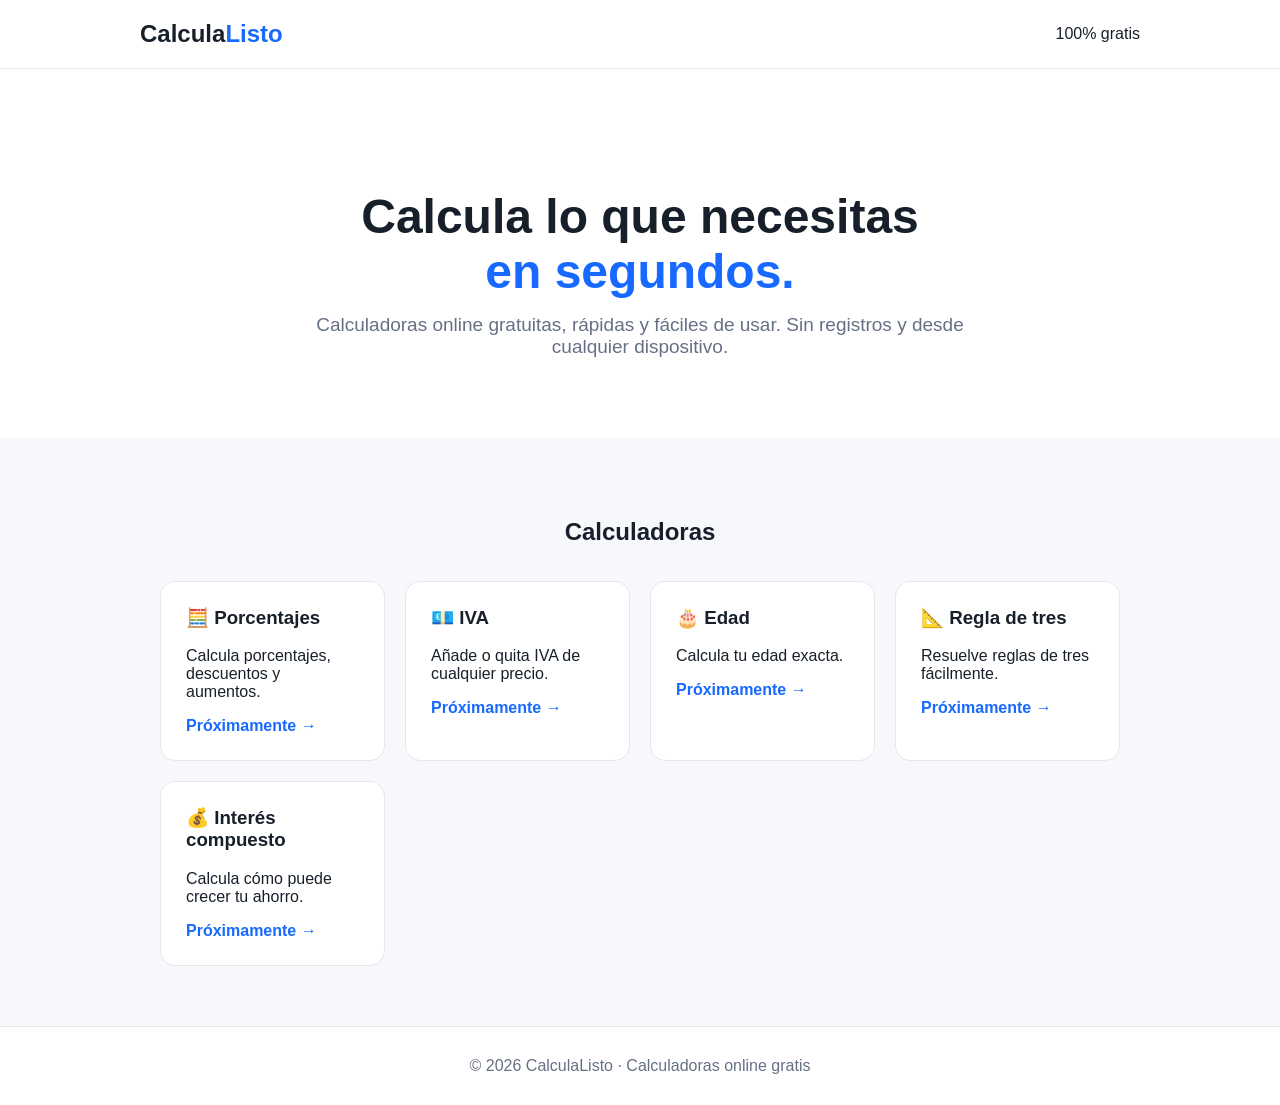
==== index.html @ ddce1748 "Create index.html for online calculator website This HTML file sets up a simple online calculator we" ====
<!DOCTYPE html>
<html lang="es">
<head>
  <meta charset="UTF-8">
  <meta name="viewport" content="width=device-width, initial-scale=1.0">
  <title>CalculaListo — Calculadoras online gratis</title>
  <meta name="description" content="Calculadoras online gratis, rápidas y sencillas. Porcentajes, IVA, edad, regla de tres y más.">
  <style>
    * {
      box-sizing: border-box;
    }

    body {
      margin: 0;
      font-family: Arial, sans-serif;
      background: #f6f8fb;
      color: #17202a;
    }

    header {
      background: white;
      border-bottom: 1px solid #e5e7eb;
      padding: 20px;
    }

    .nav {
      max-width: 1000px;
      margin: auto;
      display: flex;
      justify-content: space-between;
      align-items: center;
    }

    .logo {
      font-size: 24px;
      font-weight: bold;
      text-decoration: none;
      color: #17202a;
    }

    .logo span {
      color: #1769ff;
    }

    .hero {
      background: white;
      padding: 80px 20px;
      text-align: center;
    }

    .hero h1 {
      font-size: 48px;
      margin-bottom: 15px;
    }

    .hero h1 span {
      color: #1769ff;
    }

    .hero p {
      font-size: 19px;
      color: #667085;
      max-width: 650px;
      margin: auto;
    }

    .container {
      max-width: 1000px;
      margin: auto;
      padding: 60px 20px;
    }

    h2 {
      text-align: center;
      margin-bottom: 35px;
    }

    .calculadoras {
      display: grid;
      grid-template-columns: repeat(auto-fit, minmax(220px, 1fr));
      gap: 20px;
    }

    .card {
      background: white;
      padding: 25px;
      border-radius: 15px;
      border: 1px solid #e5e7eb;
    }

    .card h3 {
      margin-top: 0;
    }

    .card a {
      color: #1769ff;
      font-weight: bold;
      text-decoration: none;
    }

    footer {
      background: white;
      border-top: 1px solid #e5e7eb;
      padding: 30px 20px;
      text-align: center;
      color: #667085;
    }

    @media (max-width: 600px) {
      .hero h1 {
        font-size: 36px;
      }
    }
  </style>
</head>

<body>

<header>
  <div class="nav">
    <a class="logo" href="/">Calcula<span>Listo</span></a>
    <span>100% gratis</span>
  </div>
</header>

<section class="hero">
  <h1>Calcula lo que necesitas<br><span>en segundos.</span></h1>
  <p>
    Calculadoras online gratuitas, rápidas y fáciles de usar.
    Sin registros y desde cualquier dispositivo.
  </p>
</section>

<main class="container">

  <h2>Calculadoras</h2>

  <div class="calculadoras">

    <div class="card">
      <h3>🧮 Porcentajes</h3>
      <p>Calcula porcentajes, descuentos y aumentos.</p>
      <a href="#">Próximamente →</a>
    </div>

    <div class="card">
      <h3>💶 IVA</h3>
      <p>Añade o quita IVA de cualquier precio.</p>
      <a href="#">Próximamente →</a>
    </div>

    <div class="card">
      <h3>🎂 Edad</h3>
      <p>Calcula tu edad exacta.</p>
      <a href="#">Próximamente →</a>
    </div>

    <div class="card">
      <h3>📐 Regla de tres</h3>
      <p>Resuelve reglas de tres fácilmente.</p>
      <a href="#">Próximamente →</a>
    </div>

    <div class="card">
      <h3>💰 Interés compuesto</h3>
      <p>Calcula cómo puede crecer tu ahorro.</p>
      <a href="#">Próximamente →</a>
    </div>

  </div>

</main>

<footer>
  © 2026 CalculaListo · Calculadoras online gratis
</footer>

</body>
</html>
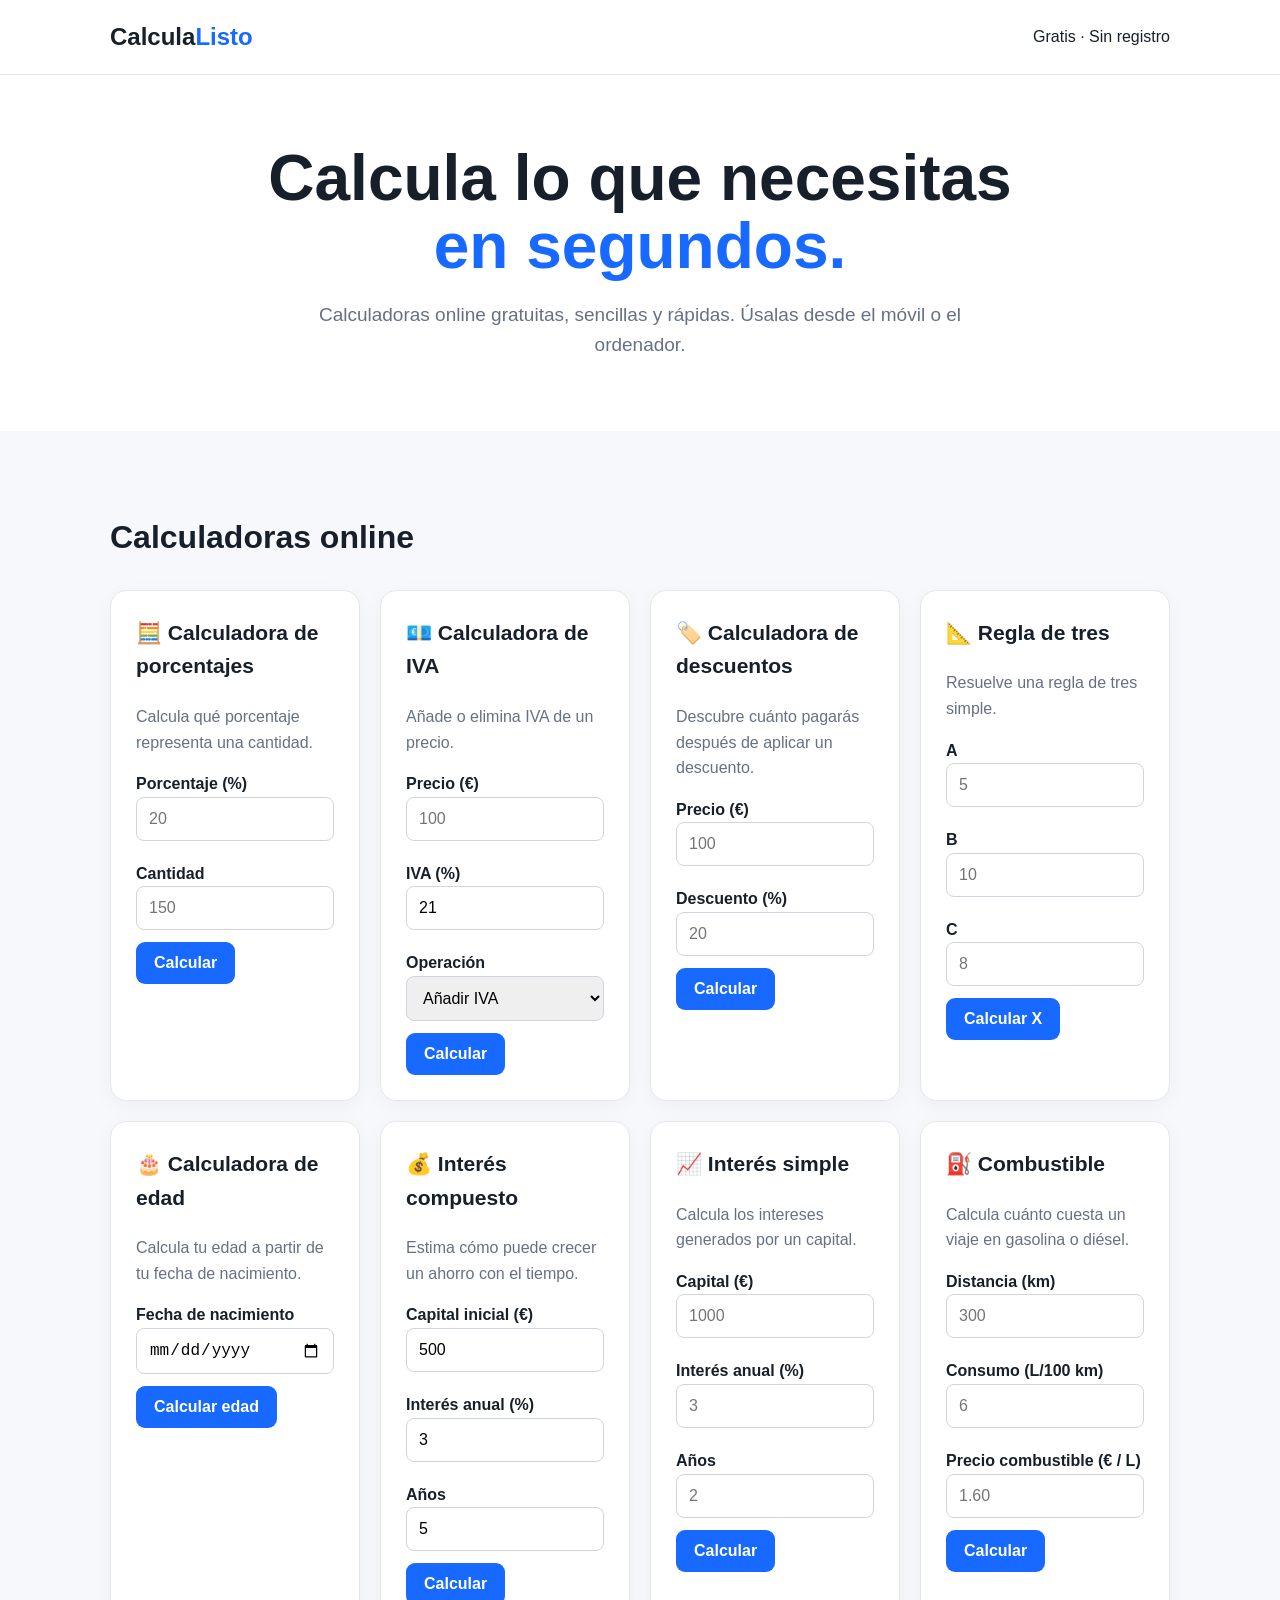
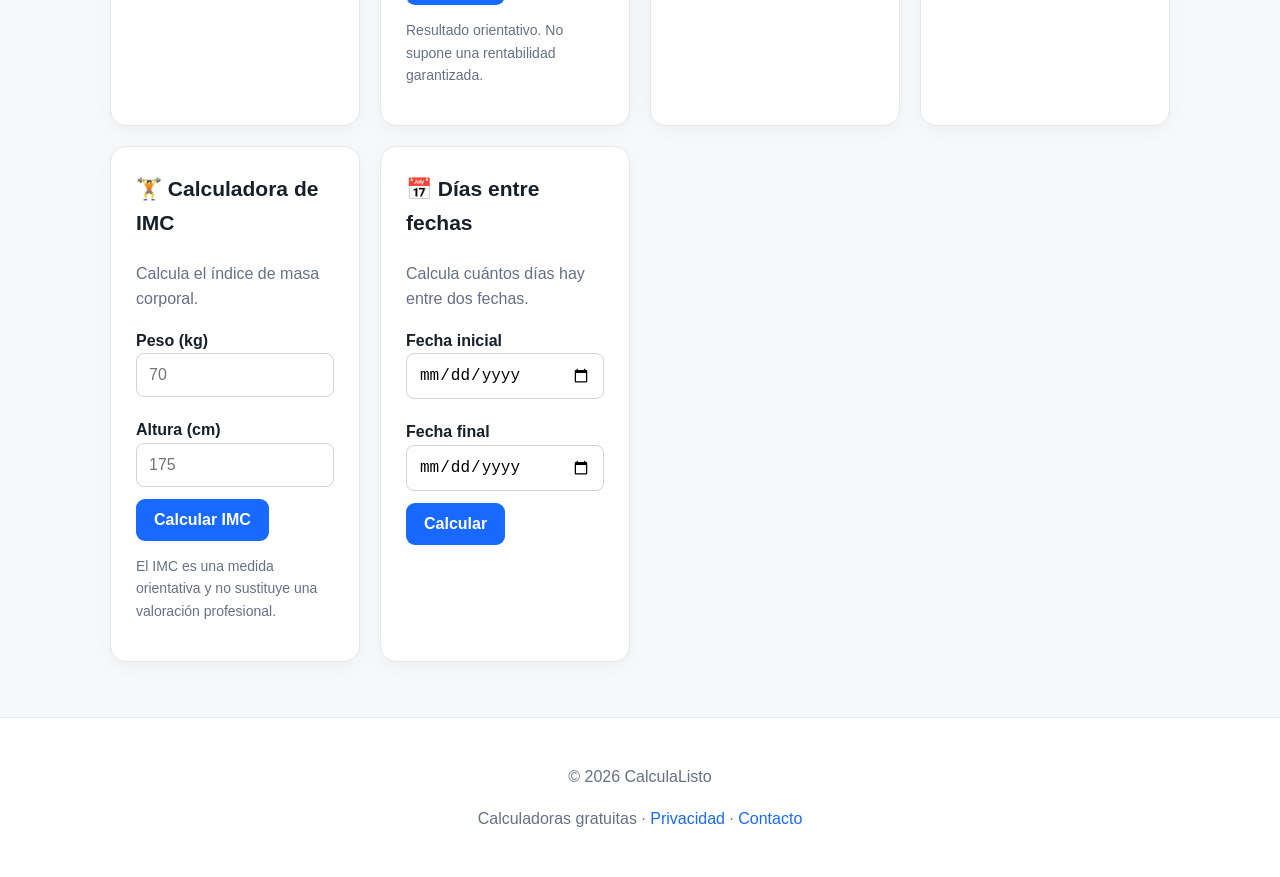
==== commit 1c571a19: "Update index.html" ====
--- a/index.html
+++ b/index.html
@@ -1,179 +1,825 @@
 <!DOCTYPE html>
 <html lang="es">
 <head>
-  <meta charset="UTF-8">
-  <meta name="viewport" content="width=device-width, initial-scale=1.0">
-  <title>CalculaListo — Calculadoras online gratis</title>
-  <meta name="description" content="Calculadoras online gratis, rápidas y sencillas. Porcentajes, IVA, edad, regla de tres y más.">
-  <style>
-    * {
-      box-sizing: border-box;
-    }
-
-    body {
-      margin: 0;
-      font-family: Arial, sans-serif;
-      background: #f6f8fb;
-      color: #17202a;
-    }
-
-    header {
-      background: white;
-      border-bottom: 1px solid #e5e7eb;
-      padding: 20px;
-    }
-
-    .nav {
-      max-width: 1000px;
-      margin: auto;
-      display: flex;
-      justify-content: space-between;
-      align-items: center;
-    }
-
-    .logo {
-      font-size: 24px;
-      font-weight: bold;
-      text-decoration: none;
-      color: #17202a;
-    }
-
-    .logo span {
-      color: #1769ff;
-    }
-
-    .hero {
-      background: white;
-      padding: 80px 20px;
-      text-align: center;
-    }
-
-    .hero h1 {
-      font-size: 48px;
-      margin-bottom: 15px;
-    }
-
-    .hero h1 span {
-      color: #1769ff;
-    }
-
-    .hero p {
-      font-size: 19px;
-      color: #667085;
-      max-width: 650px;
-      margin: auto;
-    }
-
-    .container {
-      max-width: 1000px;
-      margin: auto;
-      padding: 60px 20px;
-    }
-
-    h2 {
-      text-align: center;
-      margin-bottom: 35px;
-    }
-
-    .calculadoras {
-      display: grid;
-      grid-template-columns: repeat(auto-fit, minmax(220px, 1fr));
-      gap: 20px;
-    }
-
-    .card {
-      background: white;
-      padding: 25px;
-      border-radius: 15px;
-      border: 1px solid #e5e7eb;
-    }
-
-    .card h3 {
-      margin-top: 0;
-    }
-
-    .card a {
-      color: #1769ff;
-      font-weight: bold;
-      text-decoration: none;
-    }
-
-    footer {
-      background: white;
-      border-top: 1px solid #e5e7eb;
-      padding: 30px 20px;
-      text-align: center;
-      color: #667085;
-    }
-
-    @media (max-width: 600px) {
-      .hero h1 {
-        font-size: 36px;
-      }
-    }
-  </style>
+<meta charset="UTF-8">
+<meta name="viewport" content="width=device-width, initial-scale=1.0">
+
+<title>CalculaListo — Calculadoras online gratis</title>
+
+<meta name="description" content="Calculadoras online gratis: porcentajes, IVA, descuentos, edad, IMC, combustible, interés compuesto y mucho más.">
+
+<style>
+*{box-sizing:border-box}
+
+body{
+margin:0;
+font-family:Arial,sans-serif;
+background:#f6f8fb;
+color:#17202a;
+line-height:1.6;
+}
+
+header{
+background:white;
+border-bottom:1px solid #e5e7eb;
+position:sticky;
+top:0;
+z-index:10;
+}
+
+.nav{
+max-width:1100px;
+margin:auto;
+padding:18px 20px;
+display:flex;
+justify-content:space-between;
+align-items:center;
+}
+
+.logo{
+font-size:24px;
+font-weight:bold;
+text-decoration:none;
+color:#17202a;
+}
+
+.logo span{
+color:#1769ff;
+}
+
+.hero{
+background:white;
+text-align:center;
+padding:70px 20px;
+}
+
+.hero h1{
+font-size:clamp(38px,7vw,64px);
+line-height:1.05;
+margin:0 0 20px;
+}
+
+.hero h1 span{
+color:#1769ff;
+}
+
+.hero p{
+max-width:650px;
+margin:auto;
+font-size:19px;
+color:#667085;
+}
+
+.container{
+max-width:1100px;
+margin:auto;
+padding:55px 20px;
+}
+
+h2{
+font-size:32px;
+}
+
+.grid{
+display:grid;
+grid-template-columns:repeat(auto-fit,minmax(250px,1fr));
+gap:20px;
+}
+
+.card{
+background:white;
+border:1px solid #e5e7eb;
+border-radius:16px;
+padding:25px;
+box-shadow:0 5px 20px rgba(0,0,0,.04);
+}
+
+.card h3{
+margin-top:0;
+font-size:21px;
+}
+
+.card p{
+color:#667085;
+min-height:50px;
+}
+
+button{
+background:#1769ff;
+color:white;
+border:0;
+border-radius:9px;
+padding:12px 18px;
+font-size:16px;
+font-weight:bold;
+cursor:pointer;
+}
+
+input,select{
+width:100%;
+padding:12px;
+border:1px solid #d0d5dd;
+border-radius:8px;
+font-size:16px;
+margin-bottom:12px;
+}
+
+label{
+font-weight:bold;
+display:block;
+margin-top:8px;
+}
+
+.result{
+display:none;
+margin-top:18px;
+background:#eef5ff;
+border-radius:10px;
+padding:16px;
+font-size:18px;
+font-weight:bold;
+}
+
+footer{
+background:white;
+border-top:1px solid #e5e7eb;
+text-align:center;
+padding:30px 20px;
+color:#667085;
+}
+
+footer a{
+color:#1769ff;
+text-decoration:none;
+}
+
+.tool{
+scroll-margin-top:90px;
+}
+
+.small{
+font-size:14px;
+color:#667085;
+}
+
+@media(max-width:600px){
+.nav{
+padding:15px;
+}
+
+.hero{
+padding:55px 20px;
+}
+
+.container{
+padding:40px 15px;
+}
+}
+</style>
 </head>
 
 <body>
 
 <header>
-  <div class="nav">
-    <a class="logo" href="/">Calcula<span>Listo</span></a>
-    <span>100% gratis</span>
-  </div>
+
+<div class="nav">
+
+<a class="logo" href="#">
+Calcula<span>Listo</span>
+</a>
+
+<span>Gratis · Sin registro</span>
+
+</div>
+
 </header>
 
+
 <section class="hero">
-  <h1>Calcula lo que necesitas<br><span>en segundos.</span></h1>
-  <p>
-    Calculadoras online gratuitas, rápidas y fáciles de usar.
-    Sin registros y desde cualquier dispositivo.
-  </p>
+
+<h1>
+Calcula lo que necesitas<br>
+<span>en segundos.</span>
+</h1>
+
+<p>
+Calculadoras online gratuitas, sencillas y rápidas.
+Úsalas desde el móvil o el ordenador.
+</p>
+
 </section>
 
+
 <main class="container">
 
-  <h2>Calculadoras</h2>
-
-  <div class="calculadoras">
-
-    <div class="card">
-      <h3>🧮 Porcentajes</h3>
-      <p>Calcula porcentajes, descuentos y aumentos.</p>
-      <a href="#">Próximamente →</a>
-    </div>
-
-    <div class="card">
-      <h3>💶 IVA</h3>
-      <p>Añade o quita IVA de cualquier precio.</p>
-      <a href="#">Próximamente →</a>
-    </div>
-
-    <div class="card">
-      <h3>🎂 Edad</h3>
-      <p>Calcula tu edad exacta.</p>
-      <a href="#">Próximamente →</a>
-    </div>
-
-    <div class="card">
-      <h3>📐 Regla de tres</h3>
-      <p>Resuelve reglas de tres fácilmente.</p>
-      <a href="#">Próximamente →</a>
-    </div>
-
-    <div class="card">
-      <h3>💰 Interés compuesto</h3>
-      <p>Calcula cómo puede crecer tu ahorro.</p>
-      <a href="#">Próximamente →</a>
-    </div>
-
-  </div>
+<h2>Calculadoras online</h2>
+
+<div class="grid">
+
+
+<!-- PORCENTAJES -->
+
+<div class="card tool">
+
+<h3>🧮 Calculadora de porcentajes</h3>
+
+<p>Calcula qué porcentaje representa una cantidad.</p>
+
+<label>Porcentaje (%)</label>
+<input id="porcentaje" type="number" placeholder="20">
+
+<label>Cantidad</label>
+<input id="cantidad" type="number" placeholder="150">
+
+<button onclick="porcentajeCalc()">Calcular</button>
+
+<div id="resultadoPorcentaje" class="result"></div>
+
+</div>
+
+
+<!-- IVA -->
+
+<div class="card tool">
+
+<h3>💶 Calculadora de IVA</h3>
+
+<p>Añade o elimina IVA de un precio.</p>
+
+<label>Precio (€)</label>
+<input id="precioIVA" type="number" placeholder="100">
+
+<label>IVA (%)</label>
+<input id="tipoIVA" type="number" value="21">
+
+<label>Operación</label>
+
+<select id="operacionIVA">
+
+<option value="añadir">
+Añadir IVA
+</option>
+
+<option value="quitar">
+Quitar IVA
+</option>
+
+</select>
+
+<button onclick="ivaCalc()">Calcular</button>
+
+<div id="resultadoIVA" class="result"></div>
+
+</div>
+
+
+<!-- DESCUENTO -->
+
+<div class="card tool">
+
+<h3>🏷️ Calculadora de descuentos</h3>
+
+<p>Descubre cuánto pagarás después de aplicar un descuento.</p>
+
+<label>Precio (€)</label>
+<input id="precioDescuento" type="number" placeholder="100">
+
+<label>Descuento (%)</label>
+<input id="descuento" type="number" placeholder="20">
+
+<button onclick="descuentoCalc()">Calcular</button>
+
+<div id="resultadoDescuento" class="result"></div>
+
+</div>
+
+
+<!-- REGLA DE TRES -->
+
+<div class="card tool">
+
+<h3>📐 Regla de tres</h3>
+
+<p>Resuelve una regla de tres simple.</p>
+
+<label>A</label>
+<input id="reglaA" type="number" placeholder="5">
+
+<label>B</label>
+<input id="reglaB" type="number" placeholder="10">
+
+<label>C</label>
+<input id="reglaC" type="number" placeholder="8">
+
+<button onclick="reglaCalc()">Calcular X</button>
+
+<div id="resultadoRegla" class="result"></div>
+
+</div>
+
+
+<!-- EDAD -->
+
+<div class="card tool">
+
+<h3>🎂 Calculadora de edad</h3>
+
+<p>Calcula tu edad a partir de tu fecha de nacimiento.</p>
+
+<label>Fecha de nacimiento</label>
+
+<input id="fechaNacimiento" type="date">
+
+<button onclick="edadCalc()">Calcular edad</button>
+
+<div id="resultadoEdad" class="result"></div>
+
+</div>
+
+
+<!-- INTERÉS COMPUESTO -->
+
+<div class="card tool">
+
+<h3>💰 Interés compuesto</h3>
+
+<p>Estima cómo puede crecer un ahorro con el tiempo.</p>
+
+<label>Capital inicial (€)</label>
+<input id="capital" type="number" value="500">
+
+<label>Interés anual (%)</label>
+<input id="interes" type="number" value="3">
+
+<label>Años</label>
+<input id="anos" type="number" value="5">
+
+<button onclick="interesCalc()">Calcular</button>
+
+<div id="resultadoInteres" class="result"></div>
+
+<p class="small">
+Resultado orientativo. No supone una rentabilidad garantizada.
+</p>
+
+</div>
+
+
+<!-- INTERÉS SIMPLE -->
+
+<div class="card tool">
+
+<h3>📈 Interés simple</h3>
+
+<p>Calcula los intereses generados por un capital.</p>
+
+<label>Capital (€)</label>
+<input id="capitalSimple" type="number" placeholder="1000">
+
+<label>Interés anual (%)</label>
+<input id="interesSimple" type="number" placeholder="3">
+
+<label>Años</label>
+<input id="anosSimple" type="number" placeholder="2">
+
+<button onclick="simpleCalc()">Calcular</button>
+
+<div id="resultadoSimple" class="result"></div>
+
+</div>
+
+
+<!-- COMBUSTIBLE -->
+
+<div class="card tool">
+
+<h3>⛽ Combustible</h3>
+
+<p>Calcula cuánto cuesta un viaje en gasolina o diésel.</p>
+
+<label>Distancia (km)</label>
+<input id="distancia" type="number" placeholder="300">
+
+<label>Consumo (L/100 km)</label>
+<input id="consumo" type="number" placeholder="6">
+
+<label>Precio combustible (€ / L)</label>
+<input id="precioCombustible" type="number" placeholder="1.60">
+
+<button onclick="combustibleCalc()">Calcular</button>
+
+<div id="resultadoCombustible" class="result"></div>
+
+</div>
+
+
+<!-- IMC -->
+
+<div class="card tool">
+
+<h3>🏋️ Calculadora de IMC</h3>
+
+<p>Calcula el índice de masa corporal.</p>
+
+<label>Peso (kg)</label>
+<input id="peso" type="number" placeholder="70">
+
+<label>Altura (cm)</label>
+<input id="altura" type="number" placeholder="175">
+
+<button onclick="imcCalc()">Calcular IMC</button>
+
+<div id="resultadoIMC" class="result"></div>
+
+<p class="small">
+El IMC es una medida orientativa y no sustituye una valoración profesional.
+</p>
+
+</div>
+
+
+<!-- DIAS -->
+
+<div class="card tool">
+
+<h3>📅 Días entre fechas</h3>
+
+<p>Calcula cuántos días hay entre dos fechas.</p>
+
+<label>Fecha inicial</label>
+<input id="fecha1" type="date">
+
+<label>Fecha final</label>
+<input id="fecha2" type="date">
+
+<button onclick="diasCalc()">Calcular</button>
+
+<div id="resultadoDias" class="result"></div>
+
+</div>
+
+
+</div>
 
 </main>
 
+
 <footer>
-  © 2026 CalculaListo · Calculadoras online gratis
+
+<p>
+© 2026 CalculaListo
+</p>
+
+<p>
+Calculadoras gratuitas ·
+<a href="#">Privacidad</a> ·
+<a href="#">Contacto</a>
+</p>
+
 </footer>
+
+
+<script>
+
+
+function numero(id){
+
+return parseFloat(
+document.getElementById(id).value
+);
+
+}
+
+
+function dinero(numero){
+
+return numero.toLocaleString(
+'es-ES',
+{
+style:'currency',
+currency:'EUR',
+maximumFractionDigits:2
+}
+);
+
+
+}
+
+
+/* PORCENTAJE */
+
+function porcentajeCalc(){
+
+let p=numero('porcentaje');
+let c=numero('cantidad');
+
+let resultado=p*c/100;
+
+mostrar(
+'resultadoPorcentaje',
+p+'% de '+c+' = '+resultado
+);
+
+}
+
+
+/* IVA */
+
+function ivaCalc(){
+
+let precio=numero('precioIVA');
+let iva=numero('tipoIVA')/100;
+
+let operacion=
+document.getElementById('operacionIVA').value;
+
+let base;
+let impuesto;
+let total;
+
+if(operacion==='añadir'){
+
+base=precio;
+impuesto=precio*iva;
+total=precio+impuesto;
+
+}else{
+
+total=precio;
+base=precio/(1+iva);
+impuesto=precio-base;
+
+}
+
+mostrar(
+'resultadoIVA',
+'Base: '+dinero(base)+
+'<br>IVA: '+dinero(impuesto)+
+'<br>Total: '+dinero(total)
+);
+
+}
+
+
+/* DESCUENTO */
+
+function descuentoCalc(){
+
+let precio=numero('precioDescuento');
+let descuento=numero('descuento');
+
+let ahorro=
+precio*descuento/100;
+
+let final=
+precio-ahorro;
+
+mostrar(
+'resultadoDescuento',
+'Ahorras: '+dinero(ahorro)+
+'<br>Precio final: '+dinero(final)
+);
+
+}
+
+
+/* REGLA DE TRES */
+
+function reglaCalc(){
+
+let a=numero('reglaA');
+let b=numero('reglaB');
+let c=numero('reglaC');
+
+if(a===0){
+
+mostrar(
+'resultadoRegla',
+'El valor A no puede ser 0.'
+);
+
+return;
+
+}
+
+let x=b*c/a;
+
+mostrar(
+'resultadoRegla',
+'X = '+x
+);
+
+}
+
+
+/* EDAD */
+
+function edadCalc(){
+
+let fecha=
+document.getElementById(
+'fechaNacimiento'
+).value;
+
+if(!fecha)return;
+
+let nacimiento=
+new Date(fecha+'T00:00:00');
+
+let hoy=
+new Date();
+
+let edad=
+hoy.getFullYear()-
+nacimiento.getFullYear();
+
+let mes=
+hoy.getMonth()-
+nacimiento.getMonth();
+
+if(
+mes<0 ||
+(
+mes===0 &&
+hoy.getDate()<nacimiento.getDate()
+)
+){
+
+edad--;
+
+}
+
+mostrar(
+'resultadoEdad',
+'Tienes aproximadamente '+edad+' años.'
+);
+
+}
+
+
+/* INTERÉS COMPUESTO */
+
+function interesCalc(){
+
+let capital=numero('capital');
+
+let interes=
+numero('interes')/100;
+
+let anos=
+numero('anos');
+
+let total=
+capital*
+Math.pow(
+1+interes,
+anos
+);
+
+let ganancia=
+total-capital;
+
+mostrar(
+'resultadoInteres',
+'Capital final: '+dinero(total)+
+'<br>Ganancia estimada: '+dinero(ganancia)
+);
+
+}
+
+
+/* INTERÉS SIMPLE */
+
+function simpleCalc(){
+
+let capital=
+numero('capitalSimple');
+
+let interes=
+numero('interesSimple')/100;
+
+let anos=
+numero('anosSimple');
+
+let ganancia=
+capital*interes*anos;
+
+let total=
+capital+ganancia;
+
+mostrar(
+'resultadoSimple',
+'Intereses: '+dinero(ganancia)+
+'<br>Total: '+dinero(total)
+);
+
+}
+
+
+/* COMBUSTIBLE */
+
+function combustibleCalc(){
+
+let distancia=
+numero('distancia');
+
+let consumo=
+numero('consumo');
+
+let precio=
+numero('precioCombustible');
+
+let litros=
+distancia*consumo/100;
+
+let coste=
+litros*precio;
+
+mostrar(
+'resultadoCombustible',
+'Combustible necesario: '+
+litros.toFixed(2)+' L'+
+'<br>Coste aproximado: '+
+dinero(coste)
+);
+
+}
+
+
+/* IMC */
+
+function imcCalc(){
+
+let peso=
+numero('peso');
+
+let altura=
+numero('altura')/100;
+
+if(altura<=0)return;
+
+let imc=
+peso/(altura*altura);
+
+mostrar(
+'resultadoIMC',
+'Tu IMC es '+imc.toFixed(2)
+);
+
+}
+
+
+/* DÍAS */
+
+function diasCalc(){
+
+let f1=
+new Date(
+document.getElementById('fecha1').value
+);
+
+let f2=
+new Date(
+document.getElementById('fecha2').value
+);
+
+if(
+isNaN(f1) ||
+isNaN(f2)
+)return;
+
+let diferencia=
+Math.abs(f2-f1);
+
+let dias=
+Math.round(
+diferencia/
+(1000*60*60*24)
+);
+
+mostrar(
+'resultadoDias',
+'Hay '+dias+' días entre las fechas.'
+);
+
+}
+
+
+/* MOSTRAR RESULTADO */
+
+function mostrar(id,texto){
+
+let elemento=
+document.getElementById(id);
+
+elemento.innerHTML=texto;
+
+elemento.style.display='block';
+
+}
+
+
+</script>
 
 </body>
 </html>
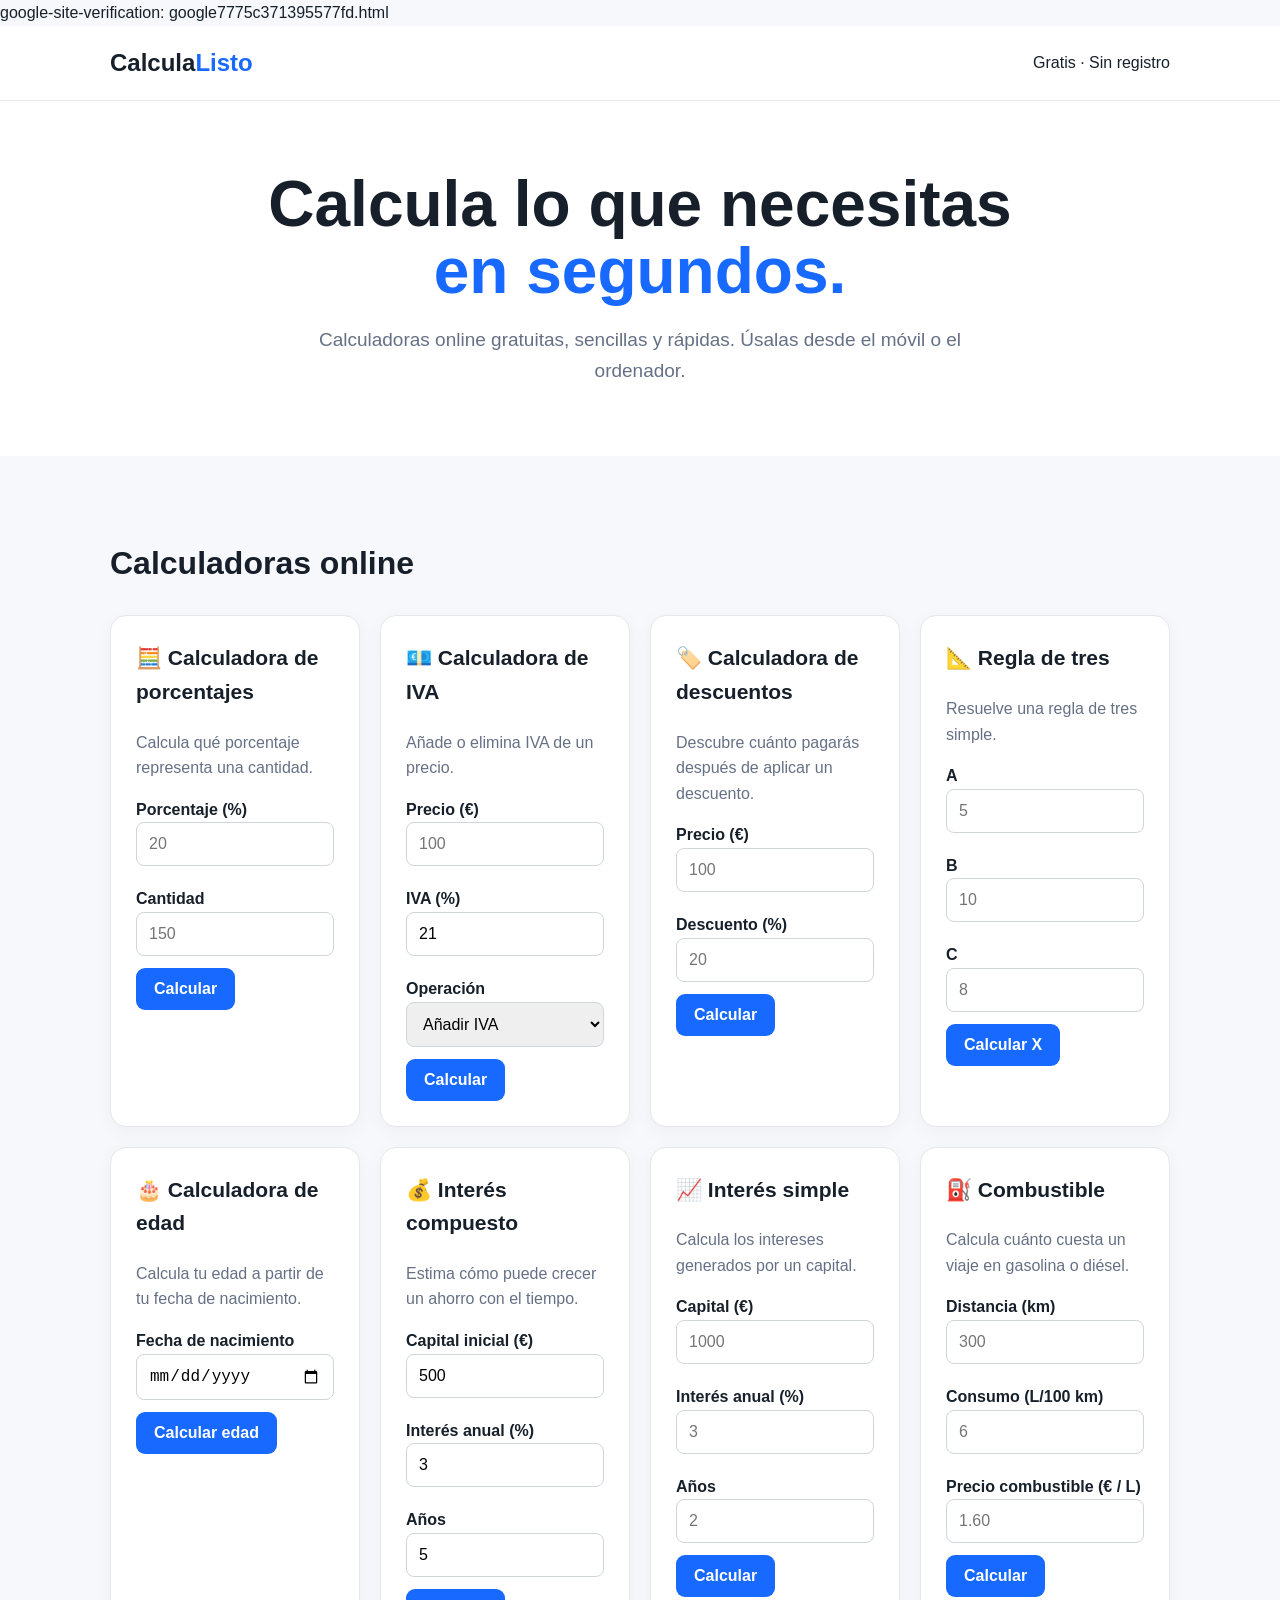
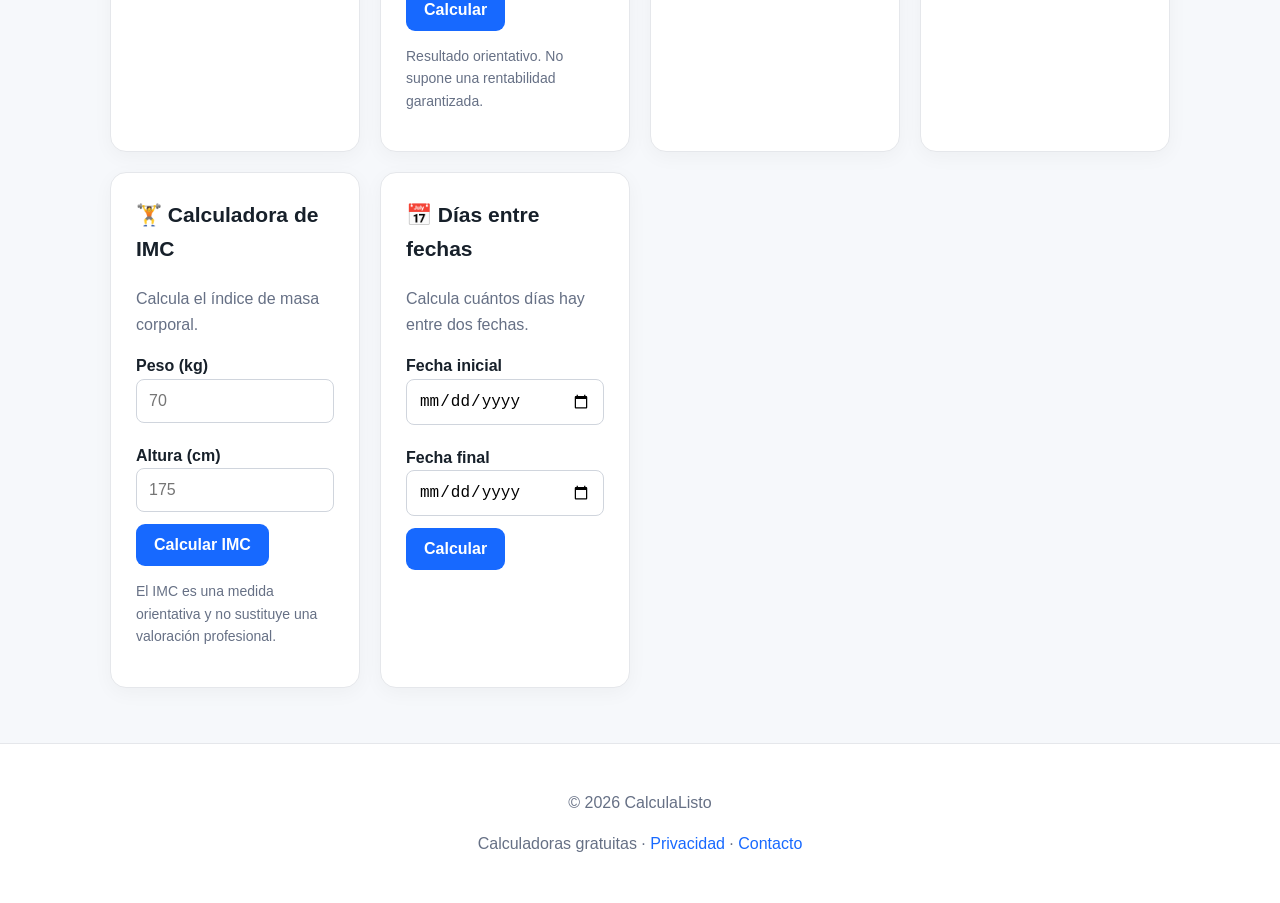
==== commit ee0d0702: "Update index.html" ====
--- a/index.html
+++ b/index.html
@@ -1,6 +1,7 @@
 <!DOCTYPE html>
 <html lang="es">
 <head>
+  google-site-verification: google7775c371395577fd.html
 <meta charset="UTF-8">
 <meta name="viewport" content="width=device-width, initial-scale=1.0">
 
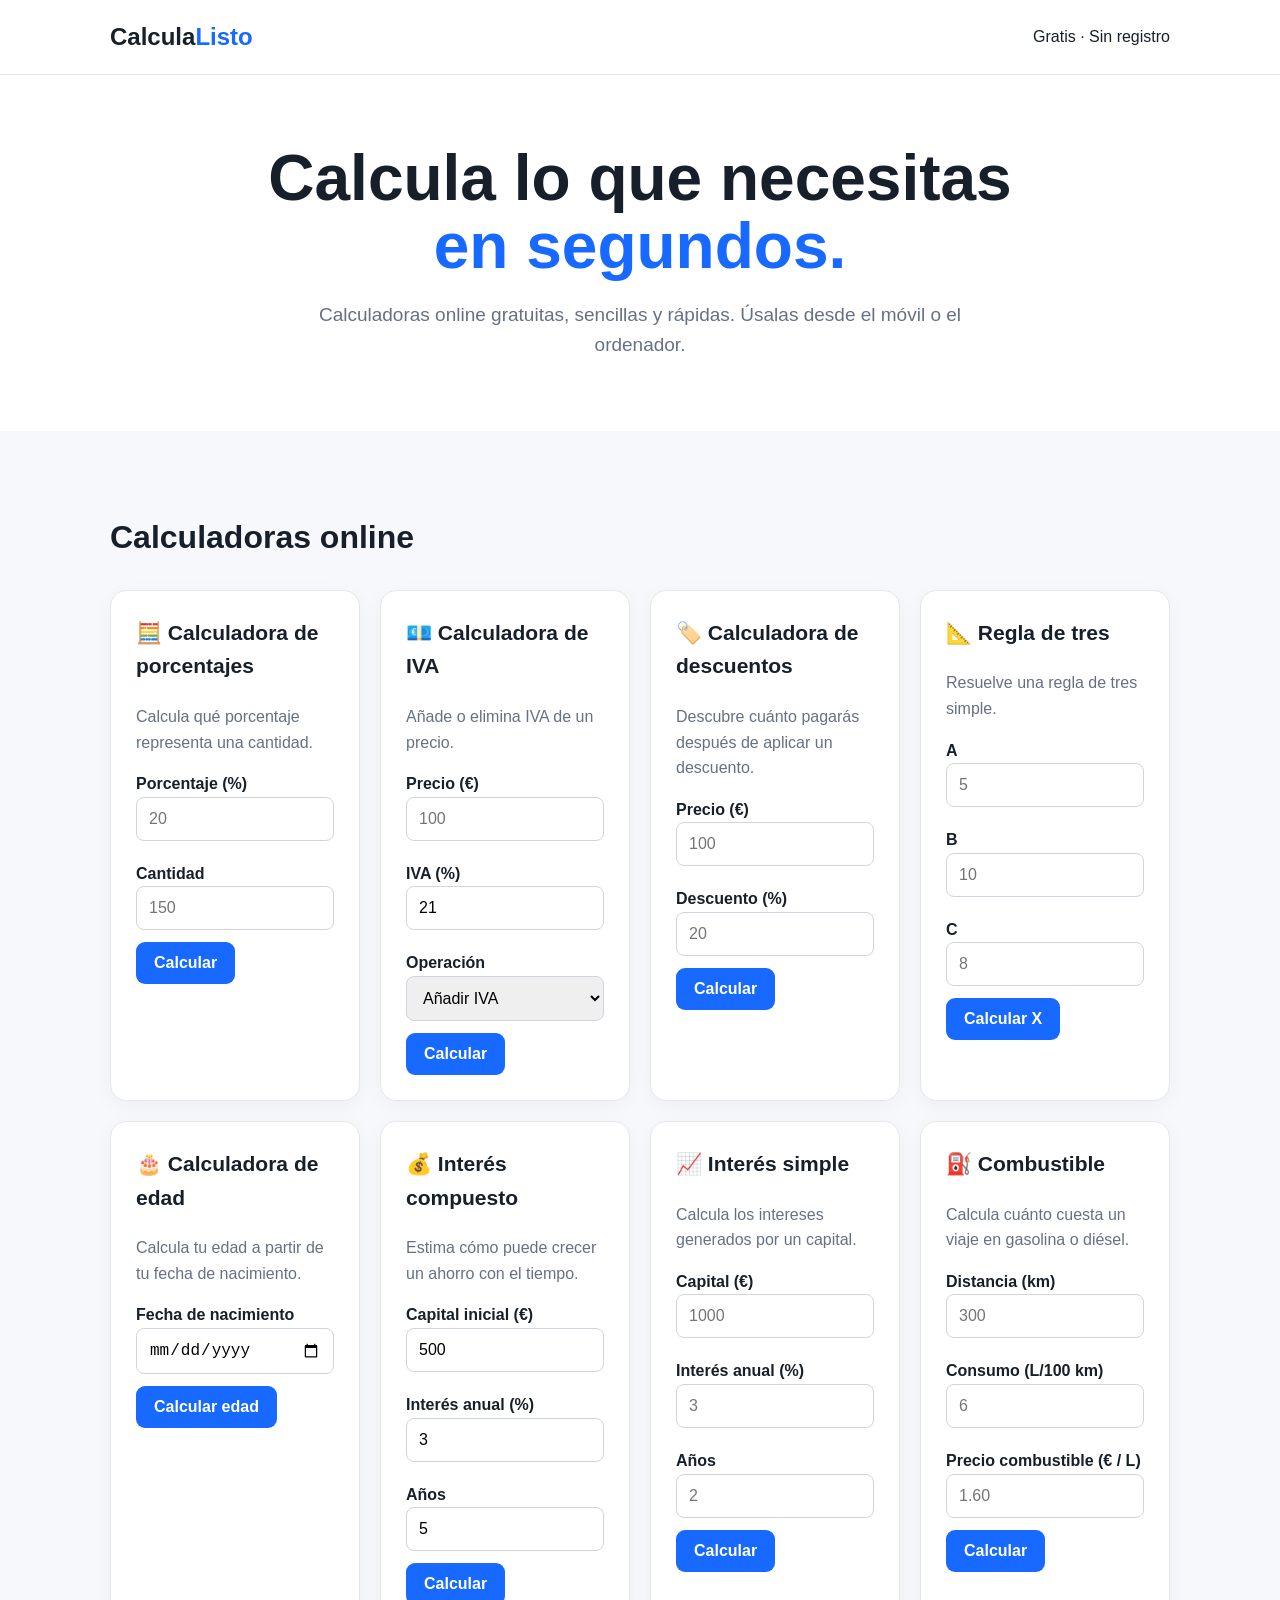
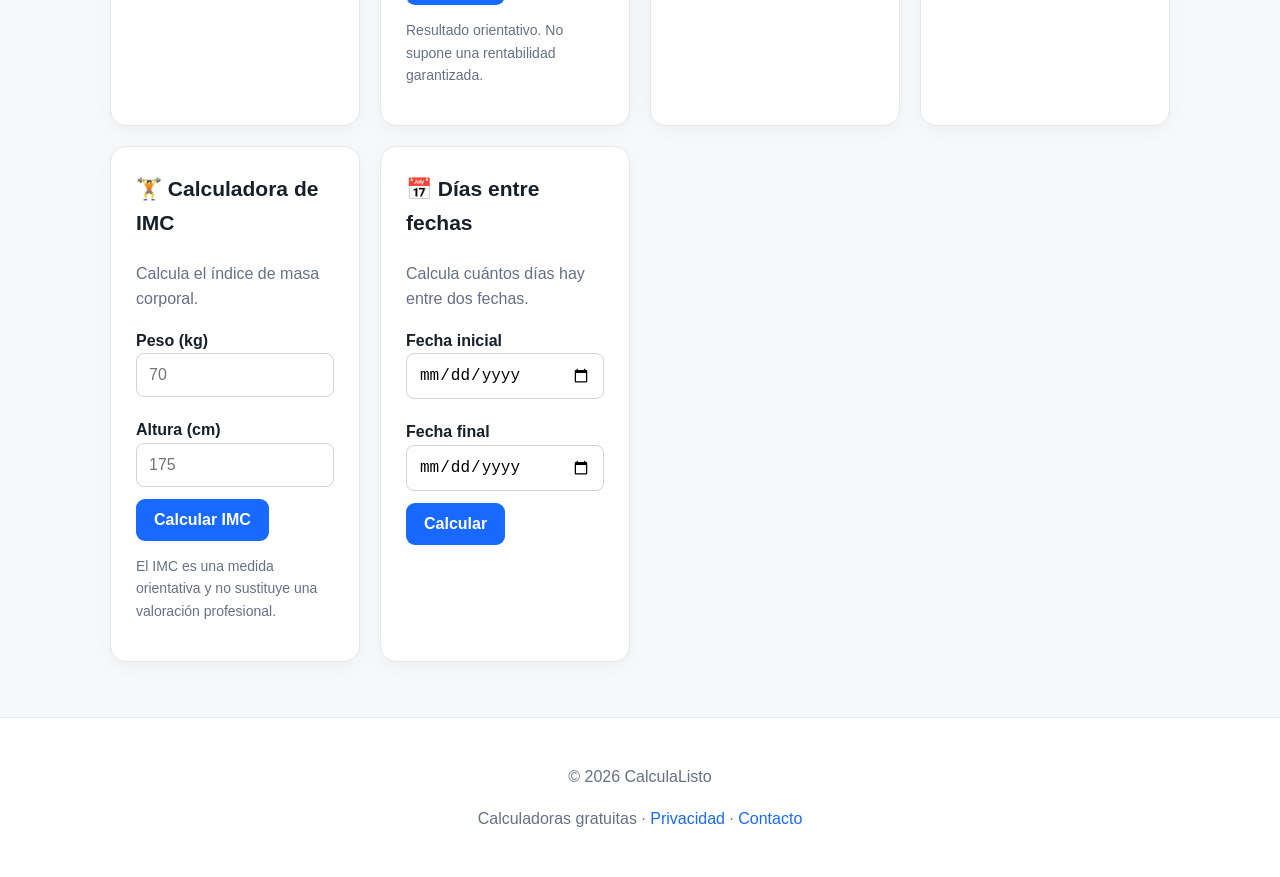
==== commit ed75b635: "Remove Google site verification from index.html Removed Google site verification file reference." ====
--- a/index.html
+++ b/index.html
@@ -1,7 +1,6 @@
 <!DOCTYPE html>
 <html lang="es">
 <head>
-  google-site-verification: google7775c371395577fd.html
 <meta charset="UTF-8">
 <meta name="viewport" content="width=device-width, initial-scale=1.0">
 
